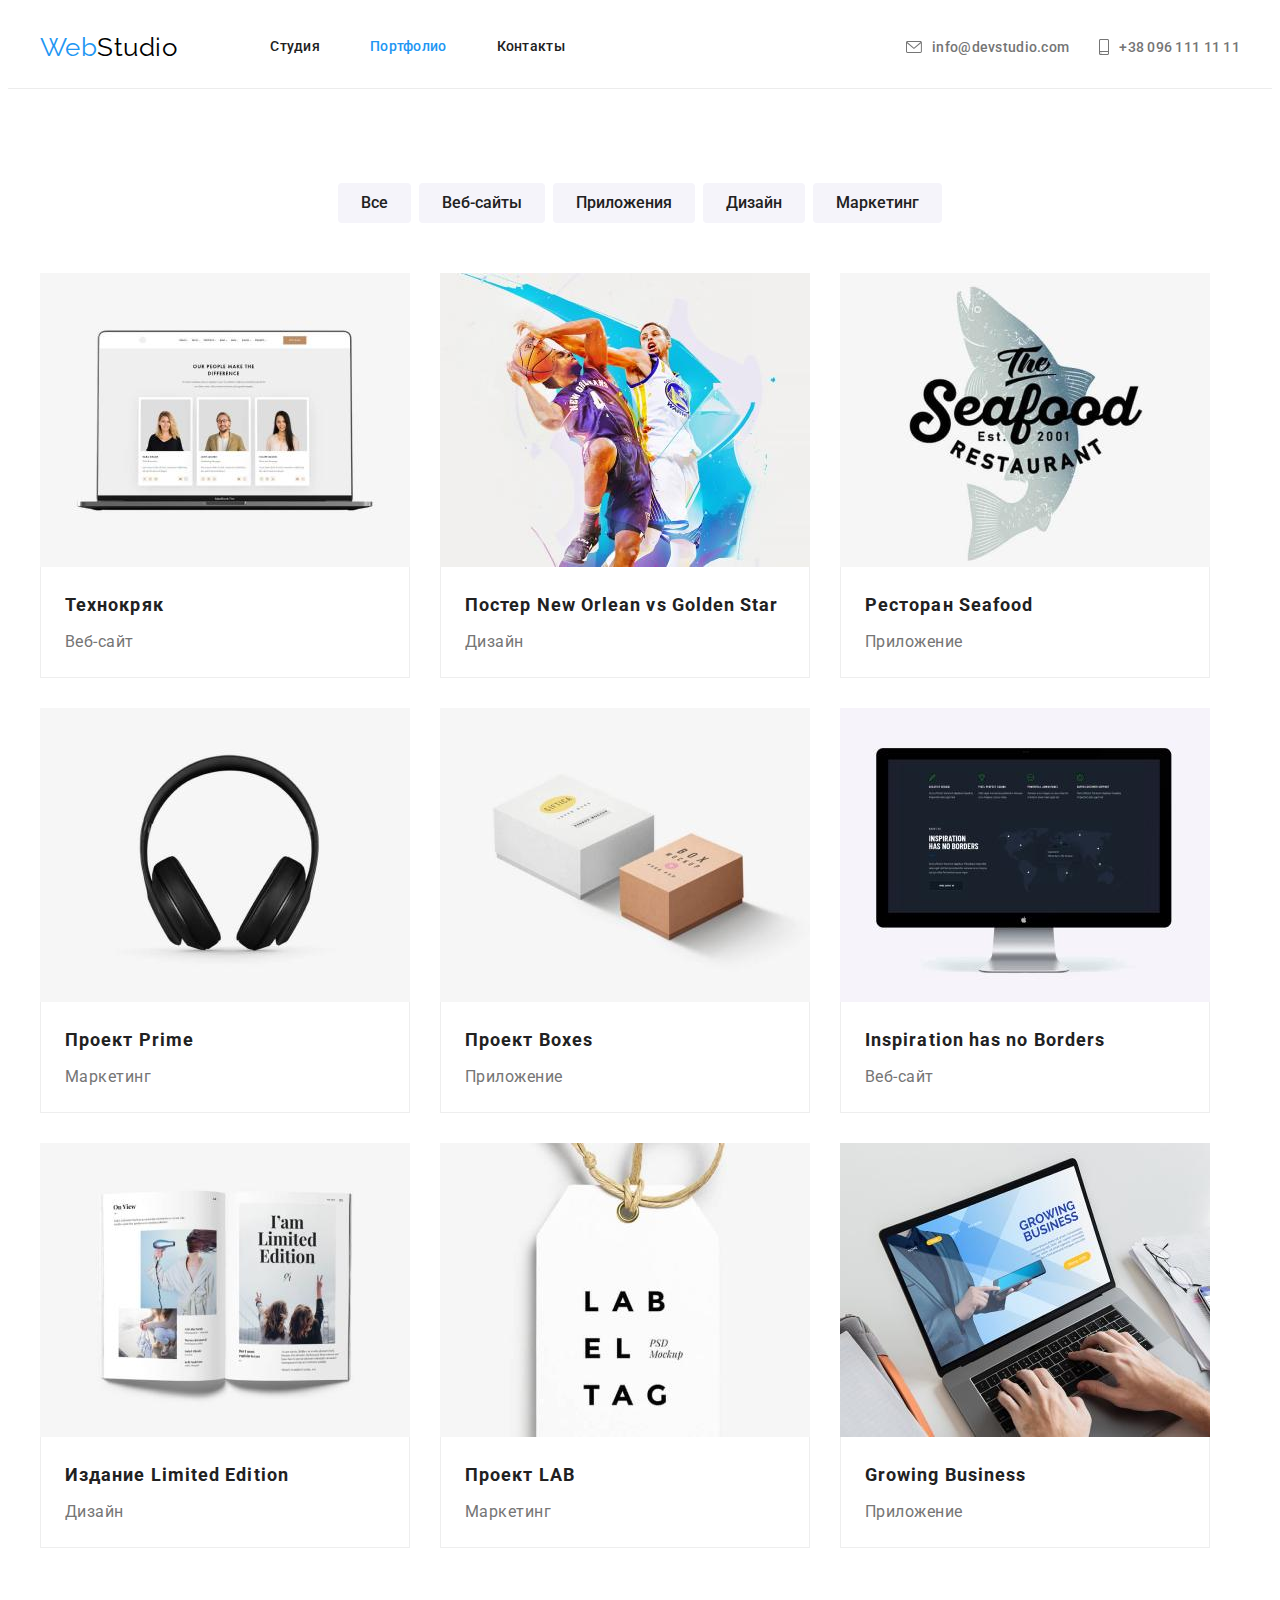
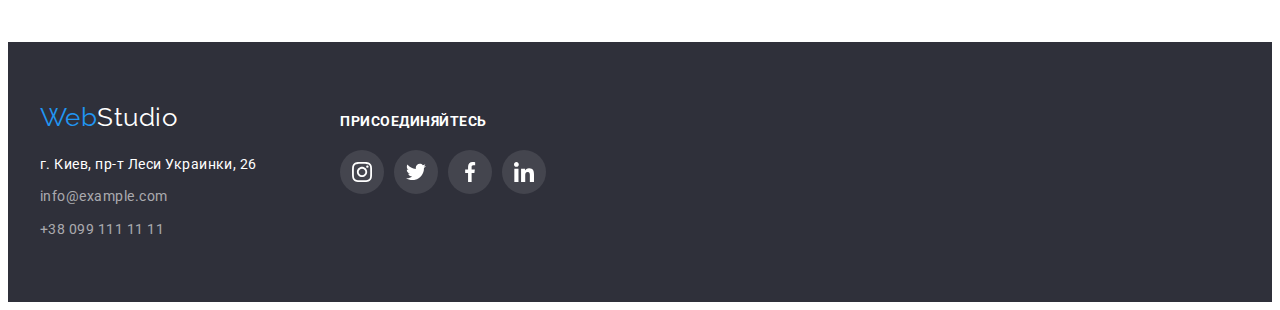
==== portfolio.html @ 94236446 "initial" ====
<!DOCTYPE html>
<html lang="ru">
    <head>
        <meta charset="UTF-8" />
        <meta http-equiv="X-UA-Compatible" content="IE=edge" />
        <meta name="viewport" content="width=device-width, initial-scale=1.0" />
        <meta name="robots" content="noindex" />
        <link rel="preconnect" href="https://fonts.googleapis.com" />
        <link rel="preconnect" href="https://fonts.gstatic.com" crossorigin />
        <link href="https://fonts.googleapis.com/css2?family=Raleway:wght@700&family=Roboto:wght@400;500;700;900&display=swap" rel="stylesheet" />
        <link
            rel="stylesheet"
            href="https://cdnjs.cloudflare.com/ajax/libs/modern-normalize/1.1.0/modern-normalize.min.css"
            integrity="sha512-wpPYUAdjBVSE4KJnH1VR1HeZfpl1ub8YT/NKx4PuQ5NmX2tKuGu6U/JRp5y+Y8XG2tV+wKQpNHVUX03MfMFn9Q=="
            crossorigin="anonymous"
            referrerpolicy="no-referrer"
        />
        <link rel="stylesheet" href="./css/styles.css" />
        <title>Portfolio</title>
    </head>
    <body>
        <header class="header">
            <div class="container header-container">
                <nav class="navigation">
                    <a class="logo" href="./" lang="en">Web<span class="header-studio">Studio</span></a>
                    <ul class="navigation-list">
                        <li class="navigation-item"><a class="navigation-link" href="./">Студия</a></li>
                        <li class="navigation-item"><a class="navigation-link current" href="./portfolio.html">Портфолио</a></li>
                        <li class="navigation-item"><a class="navigation-link" href="">Контакты</a></li>
                    </ul>
                </nav>
                <ul class="contacts">
                    <li class="contacts-item">
                        <a class="contacts-link" href="mailto:info@devstudio.com">
                            <svg class="contacts-icon" width="16" height="12">
                                <use href="./images/icons.svg#icon-envelope"></use>
                            </svg>
                            info@devstudio.com</a
                        >
                    </li>
                    <li class="contacts-item">
                        <a class="contacts-link" href="tel:+380961111111">
                            <svg class="contacts-icon" width="10" height="16">
                                <use href="./images/icons.svg#icon-smartphone"></use>
                            </svg>
                            +38 096 111 11 11</a
                        >
                    </li>
                </ul>
            </div>
        </header>
        <main>
            <section class="section portfolio">
                <div class="container">
                    <ul class="filter-list">
                        <li class="filter-item"><button class="filter-button" type="button">Все</button></li>
                        <li class="filter-item"><button class="filter-button" type="button">Веб-сайты</button></li>
                        <li class="filter-item"><button class="filter-button" type="button">Приложения</button></li>
                        <li class="filter-item"><button class="filter-button" type="button">Дизайн</button></li>
                        <li class="filter-item"><button class="filter-button" type="button">Маркетинг</button></li>
                    </ul>
                    <ul class="portfolio-list">
                        <li class="portfolio-item">
                            <img src="./images/portfolio/laptop.jpg" alt="ноутбук с открытым сайтом" width="370" height="294" />
                            <div class="portfolio-description">
                                <h3 class="portfolio-title">Технокряк</h3>
                                <p class="portfolio-text">Веб-сайт</p>
                            </div>
                        </li>
                        <li class="portfolio-item">
                            <img src="./images/portfolio/basketball.jpg" alt="два баскетболиста с мячем" width="370" height="294" />
                            <div class="portfolio-description">
                                <h3 class="portfolio-title">Постер<span lang="en"> New Orlean vs Golden Star</span></h3>
                                <p class="portfolio-text">Дизайн</p>
                            </div>
                        </li>
                        <li class="portfolio-item">
                            <img src="./images/portfolio/restlogo.jpg" alt="логотип ресторана" width="370" height="294" />
                            <div class="portfolio-description">
                                <h3 class="portfolio-title">Ресторан<span lang="en"> Seafood</span></h3>
                                <p class="portfolio-text">Приложение</p>
                            </div>
                        </li>
                        <li class="portfolio-item">
                            <img src="./images/portfolio/headphones.jpg" alt="черные наушники" width="370" height="294" />
                            <div class="portfolio-description">
                                <h3 class="portfolio-title">Проект<span lang="en"> Prime</span></h3>
                                <p class="portfolio-text">Маркетинг</p>
                            </div>
                        </li>
                        <li class="portfolio-item">
                            <img src="./images/portfolio/blocks.jpg" alt="две коробки" width="370" height="294" />
                            <div class="portfolio-description">
                                <h3 class="portfolio-title">Проект<span lang="en"> Boxes</span></h3>
                                <p class="portfolio-text">Приложение</p>
                            </div>
                        </li>
                        <li class="portfolio-item">
                            <img src="./images/portfolio/computer.jpg" alt="компьютер с открытым сайтом" width="370" height="294" />
                            <div class="portfolio-description">
                                <h3 class="portfolio-title" lang="en">Inspiration has no Borders</h3>
                                <p class="portfolio-text">Веб-сайт</p>
                            </div>
                        </li>
                        <li class="portfolio-item">
                            <img src="./images/portfolio/magazine.jpg" alt="открытый журнал" width="370" height="294" />
                            <div class="portfolio-description">
                                <h3 class="portfolio-title">Издание<span lang="en"> Limited Edition</span></h3>
                                <p class="portfolio-text">Дизайн</p>
                            </div>
                        </li>
                        <li class="portfolio-item">
                            <img src="./images/portfolio/tag.jpg" alt="бирка с надписью" width="370" height="294" />
                            <div class="portfolio-description">
                                <h3 class="portfolio-title">Проект<span lang="en"> LAB</span></h3>
                                <p class="portfolio-text">Маркетинг</p>
                            </div>
                        </li>
                        <li class="portfolio-item">
                            <img src="./images/portfolio/typing.jpg" alt="ноутбук на которм печатают" width="370" height="294" />
                            <div class="portfolio-description">
                                <h3 class="portfolio-title" lang="en">Growing Business</h3>
                                <p class="portfolio-text">Приложение</p>
                            </div>
                        </li>
                    </ul>
                </div>
            </section>
        </main>
        <footer class="footer">
            <div class="container footer-container">
                <div class="footer-left-side">
                    <a class="logo" href="./" lang="en">Web<span class="footer-studio">Studio</span></a>
                    <address class="address">
                        <ul class="address-list">
                            <li class="address-item map-link">
                                <a href="https://goo.gl/maps/8s2FabrowfWcpShq9">г. Киев, пр-т Леси Украинки, 26</a>
                            </li>
                            <li class="address-item contacts-item">
                                <a href="mailto:info@example.com">info@example.com</a>
                            </li>
                            <li class="address-item contacts-item">
                                <a href="tel:+380991111111">+38 099 111 11 11</a>
                            </li>
                        </ul>
                    </address>
                </div>
                <div class="footer-social">
                    <h3 class="footer-social-title">Присоединяйтесь</h3>
                    <ul class="footer-social-list">
                        <li class="footer-social-item">
                            <a class="footer-social-link" href="https://www.instagram.com" target="_blank">
                                <svg class="footer-social-icon">
                                    <use href="./images/icons.svg#icon-instagram"></use>
                                </svg>
                            </a>
                        </li>
                        <li class="footer-social-item">
                            <a class="footer-social-link" href="https://www.twitter.com" target="_blank">
                                <svg class="footer-social-icon">
                                    <use href="./images/icons.svg#icon-twitter"></use>
                                </svg>
                            </a>
                        </li>
                        <li class="footer-social-item">
                            <a class="footer-social-link" href="https://www.facebook.com" target="_blank">
                                <svg class="footer-social-icon">
                                    <use href="./images/icons.svg#icon-facebook"></use>
                                </svg>
                            </a>
                        </li>
                        <li class="footer-social-item">
                            <a class="footer-social-link" href="https://www.linkedin.com" target="_blank">
                                <svg class="footer-social-icon">
                                    <use href="./images/icons.svg#icon-linkedin"></use>
                                </svg>
                            </a>
                        </li>
                    </ul>
                </div>
            </div>
        </footer>
    </body>
</html>
---- css/styles.css ----
:root {
    --accent-color: #2196f3;
    --text-color: #757575;
    --secondary-bcgd: #f5f4fa;
    --icon-color: #afb1b8;
}

body {
    font-family: "Roboto", sans-serif;
    background: #ffffff;
    letter-spacing: 0.03rem;
}

/* =============== Utility =============== */

ul {
    list-style: none;
    padding: 0;
    margin: 0;
}

a {
    text-decoration: none;
    color: inherit;
}

h1,
h2,
h3,
h4,
h5,
h6,
p {
    margin: 0px;
}

button {
    cursor: pointer;
}

img {
    display: block;
    max-width: 100%;
}

.section-title {
    font-size: 36px;
    line-height: 1.16;
    text-align: center;
    color: #212121;
    margin-bottom: 50px;
}

.current {
    color: var(--accent-color);
}

.container {
    width: 1200px;
    margin: 0 auto;
    padding: 0 15px;
}

.section {
    padding-top: 94px;
    padding-bottom: 94px;
}

/*=============== Header =============== */

.header {
    border-bottom: 1px solid #ececec;
    padding-top: 24px;
    padding-bottom: 25px;
}

.header-container {
    display: flex;
    align-items: center;
}

.logo {
    font-family: "Raleway", sans-serif;
    font-size: 26px;
    color: var(--accent-color);
    line-height: 1.19;
    margin-right: 93px;
}

.header-studio {
    color: #000;
}

.navigation {
    display: flex;
    align-items: center;
}

.navigation-list {
    display: flex;
    color: #212121;
}

.navigation-item {
    font-weight: 500;
    font-size: 14px;
    line-height: 1.14;
    letter-spacing: 0.02em;
}

.navigation-link:hover,
.navigation-link:focus {
    color: var(--accent-color);
}

.navigation-item + .navigation-item {
    margin-left: 50px;
}

.contacts {
    color: var(--text-color);
    display: flex;
    align-items: center;
    margin-left: auto;
    font-weight: 500;
    font-size: 14px;
    line-height: 16px;
    letter-spacing: 0.02em;
}

.contacts-link:hover,
.contacts-link:focus {
    color: var(--accent-color);
}

.contacts-item + .contacts-item {
    margin-left: 30px;
}

.contacts-link {
    display: flex;
    align-items: center;
}

.contacts-icon {
    margin-right: 10px;
    fill: currentColor;
}

/*=============== Hero =============== */

.hero {
    background-image: linear-gradient(rgba(47, 48, 58, 0.4), rgba(47, 48, 58, 0.4)), url(../images/banner.jpg);
    text-align: center;
    background-repeat: no-repeat;
    background-position: center;
    background-size: cover;
    max-width: 1600px;
    padding: 200px 0;
    margin-right: auto;
    margin-left: auto;
}

.hero-title {
    margin-bottom: 30px;
    font-weight: 900;
    font-size: 44px;
    line-height: 1.36;
    text-align: center;
    letter-spacing: 0.06em;
    text-transform: uppercase;
    color: #fff;
}

.button {
    font-family: inherit;
    font-weight: 700;
    font-size: 16px;
    line-height: 1.87;
    text-align: center;
    letter-spacing: 0.06em;
    background: var(--accent-color);
    color: #ffffff;
    padding: 10px 32px;
    border-radius: 4px;
    border: 1px solid transparent;
    box-shadow: 0px 4px 4px rgba(0, 0, 0, 0.15);
}

.button:hover,
.button:focus {
    background: #188ce8;
}

/* =============== Advantages =============== */

.advantages {
    padding-bottom: 47px;
}

.advantages-list {
    display: flex;
}

.advantages-item {
    flex-basis: 270px;
}

.advantages-item + .advantages-item {
    margin-left: 30px;
}

.advantages-title {
    font-size: 14px;
    line-height: 1.14;
    text-transform: uppercase;
    margin-bottom: 10px;
}

.advantages-text {
    font-size: 14px;
    line-height: 1.71;
    color: var(--text-color);
}

.advantages-icon-bcgd {
    width: 270px;
    height: 120px;
    background: var(--secondary-bcgd);
    border-radius: 4px;
    margin-bottom: 30px;
    display: flex;
    align-items: center;
    justify-content: center;
}

.advantages-icon {
    width: 70px;
    height: 70px;
}

/* =============== Services =============== */

.services {
    padding-top: 47px;
}

.services-item + .services-item {
    margin-left: 30px;
}

.services-list {
    display: flex;
}

/* =============== Team =============== */

.team {
    background: var(--secondary-bcgd);
}

.team-list {
    display: flex;
}

.team-item {
    background-color: #fff;
    border-radius: 0 0 4px 4px;
    filter: drop-shadow(0px 4px 4px rgba(0, 0, 0, 0.25));
}

.team-item + .team-item {
    margin-left: 30px;
}

.team-text {
    font-size: 16px;
    line-height: 1.18;
    text-align: center;
    color: var(--text-color);
}

.name {
    font-weight: 500;
    color: #000;
    padding-bottom: 10px;
}

.team-description {
    padding-top: 30px;
    padding-bottom: 30px;
}

.team-social-list {
    display: flex;
    justify-content: center;
    margin-top: 16px;
}

.team-social-item {
    width: 44px;
    height: 44px;
    background-color: #fff;
    border-radius: 50%;
}

.team-social-link {
    width: 44px;
    height: 44px;
    border-radius: 50%;
    display: flex;
    align-items: center;
    justify-content: center;
}

.team-social-link:hover,
.team-social-link:focus {
    background-color: var(--accent-color);
}

.team-social-link:hover .team-social-icon,
.team-social-link:focus .team-social-icon {
    fill: #fff;
}

.team-social-item + .team-social-item {
    margin-left: 10px;
}

.team-social-icon {
    width: 20px;
    height: 20px;
    fill: var(--icon-color);
}

/* =============== Clients =============== */

.clients-list {
    display: flex;
}

.clients-item {
    width: 170px;
    height: 92px;
}

.clients-card {
    width: 170px;
    height: 92px;
    border: 1px solid var(--icon-color);
    border-radius: 4px;
    display: flex;
    align-items: center;
    justify-content: center;
}

.clients-item + .clients-item {
    margin-left: 30px;
}

.clients-card:hover,
.clients-card:focus {
    border: 1px solid var(--accent-color);
    border-radius: 4px;
}

.clients-icon {
    width: 106px;
    height: 60px;
    fill: var(--icon-color);
}

.clients-card:hover .clients-icon,
.clients-card:focus .clients-icon {
    fill: var(--accent-color);
}

/* =============== Portfolio =============== */

.filter-list {
    display: flex;
    justify-content: center;
    margin-bottom: 50px;
}

.filter-button {
    padding: 6px 22px;
    border-radius: 4px;
    border: 1px solid transparent;
    font-family: inherit;
    background: var(--secondary-bcgd);
    font-weight: 500;
    font-size: 16px;
    line-height: 1.62;
    text-align: center;
    color: #212121;
}

.filter-item:not(:first-child) {
    margin-left: 8px;
}

.filter-button:hover,
.filter-button:focus {
    color: #ffffff;
    background-color: var(--accent-color);
    box-shadow: 0px 4px 4px rgba(0, 0, 0, 0.15);
}

.portfolio-list {
    display: flex;
    flex-wrap: wrap;
}

.portfolio-item:not(:nth-child(3n)) {
    margin-right: 30px;
}

.portfolio-item:not(:nth-last-child(-n + 3)) {
    margin-bottom: 30px;
}

.portfolio-item:hover {
    box-shadow: 0px 1px 1px rgba(0, 0, 0, 0.12), 0px 4px 4px rgba(0, 0, 0, 0.06), 1px 4px 6px rgba(0, 0, 0, 0.16);
}

.portfolio-description {
    padding: 20px 24px;
    border-left: 1px solid #eee;
    border-right: 1px solid #eee;
    border-bottom: 1px solid #eee;
}

.portfolio-title {
    font-size: 18px;
    line-height: 2;
    letter-spacing: 0.06em;
    color: #212121;
    margin-bottom: 4px;
}

.portfolio-text {
    font-size: 16px;
    line-height: 1.87;
    color: var(--text-color);
}

/* =============== Footer =============== */

.footer {
    background: #2f303a;
    padding-top: 60px;
    padding-bottom: 60px;
}

.footer-container {
    display: flex;
    align-items: baseline;
}

.footer-studio {
    color: #fff;
}

.address {
    margin-top: 20px;
}

.address-item {
    font-style: normal;
    font-size: 14px;
    line-height: 1.71;
    color: rgba(255, 255, 255, 0.6);
}

.address-item + .address-item {
    margin-top: 9px;
    margin-left: 0;
}

.map-link {
    color: #fff;
}

.footer-social-title {
    font-size: 14px;
    line-height: 1.14;
    text-transform: uppercase;
    color: #fff;
}
.footer-social {
    margin-left: 70px;
}

.footer-social-list {
    display: flex;
}

.footer-social-item {
    width: 44px;
    height: 44px;
    background-color: rgba(255, 255, 255, 0.1);
    border-radius: 50%;
    margin-top: 20px;
}

.footer-social-link {
    width: 44px;
    height: 44px;
    border-radius: 50%;
    display: flex;
    align-items: center;
    justify-content: center;
}

.footer-social-item + .footer-social-item {
    margin-left: 10px;
}

.footer-social-link:hover,
.footer-social-link:focus {
    background-color: var(--accent-color);
}

.footer-social-link:hover .footer-social-icon,
.footer-social-link:focus .footer-social-icon {
    background-color: var(--accent-color);
}

.footer-social-icon {
    width: 20px;
    height: 20px;
    fill: #fff;
}
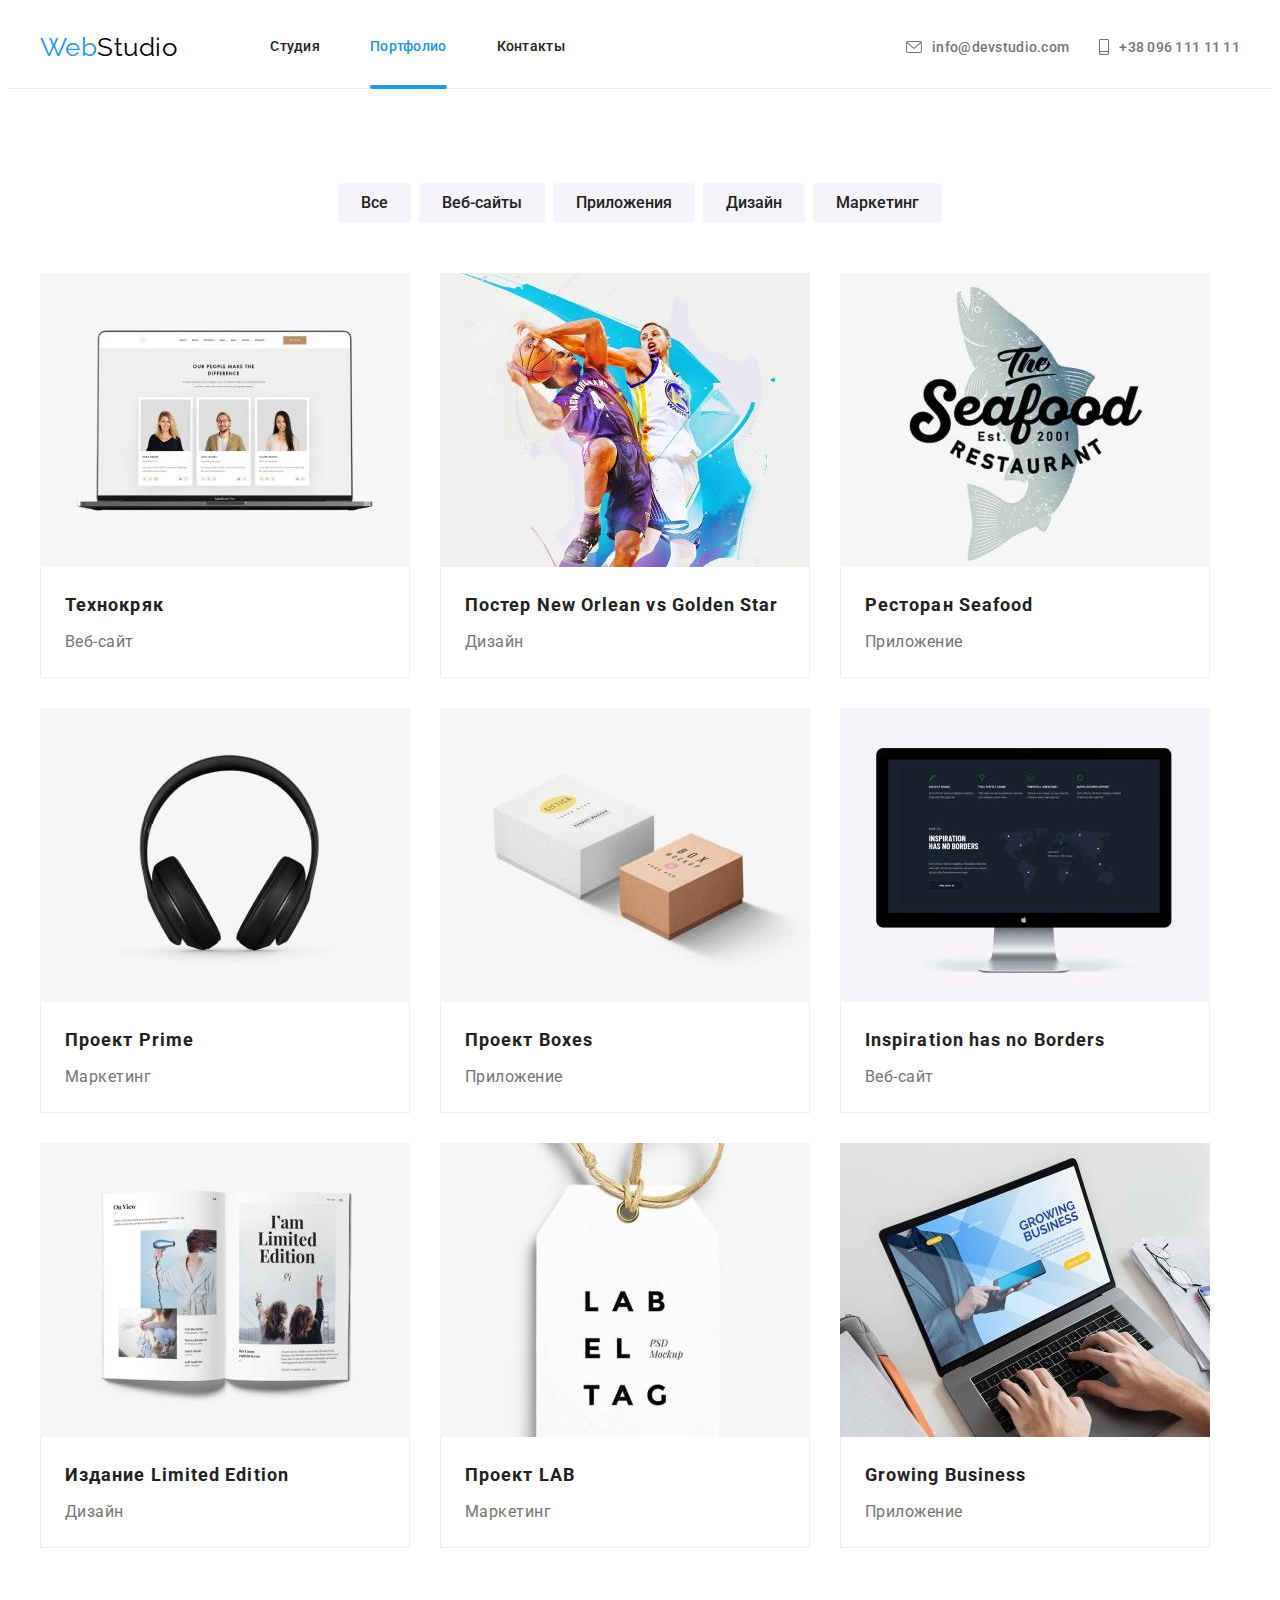
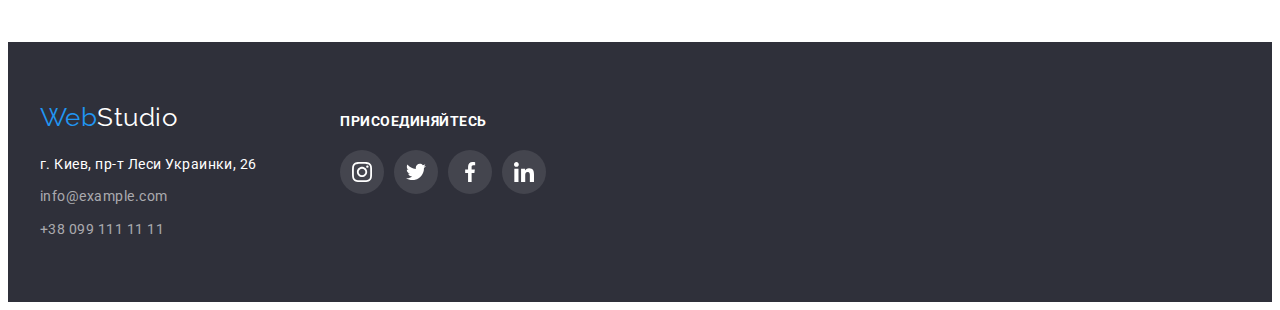
==== commit 1269c7b4: "Index done" ====
--- a/portfolio.html
+++ b/portfolio.html
@@ -137,10 +137,10 @@
                                 <a href="https://goo.gl/maps/8s2FabrowfWcpShq9">г. Киев, пр-т Леси Украинки, 26</a>
                             </li>
                             <li class="address-item contacts-item">
-                                <a href="mailto:info@example.com">info@example.com</a>
+                                <a class="footer-link" href="mailto:info@example.com">info@example.com</a>
                             </li>
                             <li class="address-item contacts-item">
-                                <a href="tel:+380991111111">+38 099 111 11 11</a>
+                                <a class="footer-link" href="tel:+380991111111">+38 099 111 11 11</a>
                             </li>
                         </ul>
                     </address>
--- a/css/styles.css
+++ b/css/styles.css
@@ -3,6 +3,9 @@
     --text-color: #757575;
     --secondary-bcgd: #f5f4fa;
     --icon-color: #afb1b8;
+    --transition-link: color 250ms cubic-bezier(0.4, 0, 0.2, 1);
+    --transition-background: background-color 250ms cubic-bezier(0.4, 0, 0.2, 1);
+    --transition-icon: fill 250ms cubic-bezier(0.4, 0, 0.2, 1);
 }
 
 body {
@@ -53,6 +56,18 @@
 
 .current {
     color: var(--accent-color);
+    position: relative;
+}
+
+.current::after {
+    content: "";
+    position: absolute;
+    width: 100%;
+    height: 4px;
+    background-color: var(--accent-color);
+    border-radius: 2px;
+    left: 0;
+    bottom: -35px;
 }
 
 .container {
@@ -108,6 +123,10 @@
     letter-spacing: 0.02em;
 }
 
+.navigation-link {
+    transition: var(--transition-link);
+}
+
 .navigation-link:hover,
 .navigation-link:focus {
     color: var(--accent-color);
@@ -128,6 +147,9 @@
     letter-spacing: 0.02em;
 }
 
+.contacts-link {
+    transition: var(--transition-link);
+}
 .contacts-link:hover,
 .contacts-link:focus {
     color: var(--accent-color);
@@ -145,6 +167,7 @@
 .contacts-icon {
     margin-right: 10px;
     fill: currentColor;
+    transition: var(--transition-icon);
 }
 
 /*=============== Hero =============== */
@@ -179,17 +202,18 @@
     line-height: 1.87;
     text-align: center;
     letter-spacing: 0.06em;
-    background: var(--accent-color);
+    background-color: var(--accent-color);
     color: #ffffff;
     padding: 10px 32px;
     border-radius: 4px;
     border: 1px solid transparent;
     box-shadow: 0px 4px 4px rgba(0, 0, 0, 0.15);
+    transition: var(--transition-background);
 }
 
 .button:hover,
 .button:focus {
-    background: #188ce8;
+    background-color: #188ce8;
 }
 
 /* =============== Advantages =============== */
@@ -253,6 +277,22 @@
     display: flex;
 }
 
+.services-item {
+    position: relative;
+}
+.services-item-name {
+    font-size: 14px;
+    line-height: 1.14;
+    text-transform: uppercase;
+    color: #ffffff;
+    position: absolute;
+    background: rgba(47, 48, 58, 0.8);
+    width: 100%;
+    bottom: 0;
+    padding: 27px 0;
+    text-align: center;
+}
+
 /* =============== Team =============== */
 
 .team {
@@ -297,13 +337,6 @@
     margin-top: 16px;
 }
 
-.team-social-item {
-    width: 44px;
-    height: 44px;
-    background-color: #fff;
-    border-radius: 50%;
-}
-
 .team-social-link {
     width: 44px;
     height: 44px;
@@ -311,6 +344,7 @@
     display: flex;
     align-items: center;
     justify-content: center;
+    transition: var(--transition-background);
 }
 
 .team-social-link:hover,
@@ -331,6 +365,7 @@
     width: 20px;
     height: 20px;
     fill: var(--icon-color);
+    transition: var(--transition-icon);
 }
 
 /* =============== Clients =============== */
@@ -352,6 +387,7 @@
     display: flex;
     align-items: center;
     justify-content: center;
+    transition: border 250ms cubic-bezier(0.4, 0, 0.2, 1);
 }
 
 .clients-item + .clients-item {
@@ -362,12 +398,14 @@
 .clients-card:focus {
     border: 1px solid var(--accent-color);
     border-radius: 4px;
+    outline: none;
 }
 
 .clients-icon {
     width: 106px;
     height: 60px;
     fill: var(--icon-color);
+    transition: var(--transition-icon);
 }
 
 .clients-card:hover .clients-icon,
@@ -394,6 +432,9 @@
     line-height: 1.62;
     text-align: center;
     color: #212121;
+    transition-property: color, background-color, box-shadow;
+    transition-duration: 250ms;
+    transition-timing-function: cubic-bezier(0.4, 0, 0.2, 1);
 }
 
 .filter-item:not(:first-child) {
@@ -411,7 +452,9 @@
     display: flex;
     flex-wrap: wrap;
 }
-
+.portfolio-item {
+    transition: box-shadow 250ms cubic-bezier(0.4, 0, 0.2, 1);
+}
 .portfolio-item:not(:nth-child(3n)) {
     margin-right: 30px;
 }
@@ -478,6 +521,14 @@
     margin-left: 0;
 }
 
+.footer-link {
+    transition: var(--transition-link);
+}
+.footer-link:hover,
+.footer-link:focus {
+    color: #fff;
+}
+
 .map-link {
     color: #fff;
 }
@@ -494,13 +545,6 @@
 
 .footer-social-list {
     display: flex;
-}
-
-.footer-social-item {
-    width: 44px;
-    height: 44px;
-    background-color: rgba(255, 255, 255, 0.1);
-    border-radius: 50%;
     margin-top: 20px;
 }
 
@@ -508,9 +552,11 @@
     width: 44px;
     height: 44px;
     border-radius: 50%;
+    background-color: rgba(255, 255, 255, 0.1);
     display: flex;
     align-items: center;
     justify-content: center;
+    transition: var(--transition-background);
 }
 
 .footer-social-item + .footer-social-item {
@@ -519,11 +565,6 @@
 
 .footer-social-link:hover,
 .footer-social-link:focus {
-    background-color: var(--accent-color);
-}
-
-.footer-social-link:hover .footer-social-icon,
-.footer-social-link:focus .footer-social-icon {
     background-color: var(--accent-color);
 }
 
